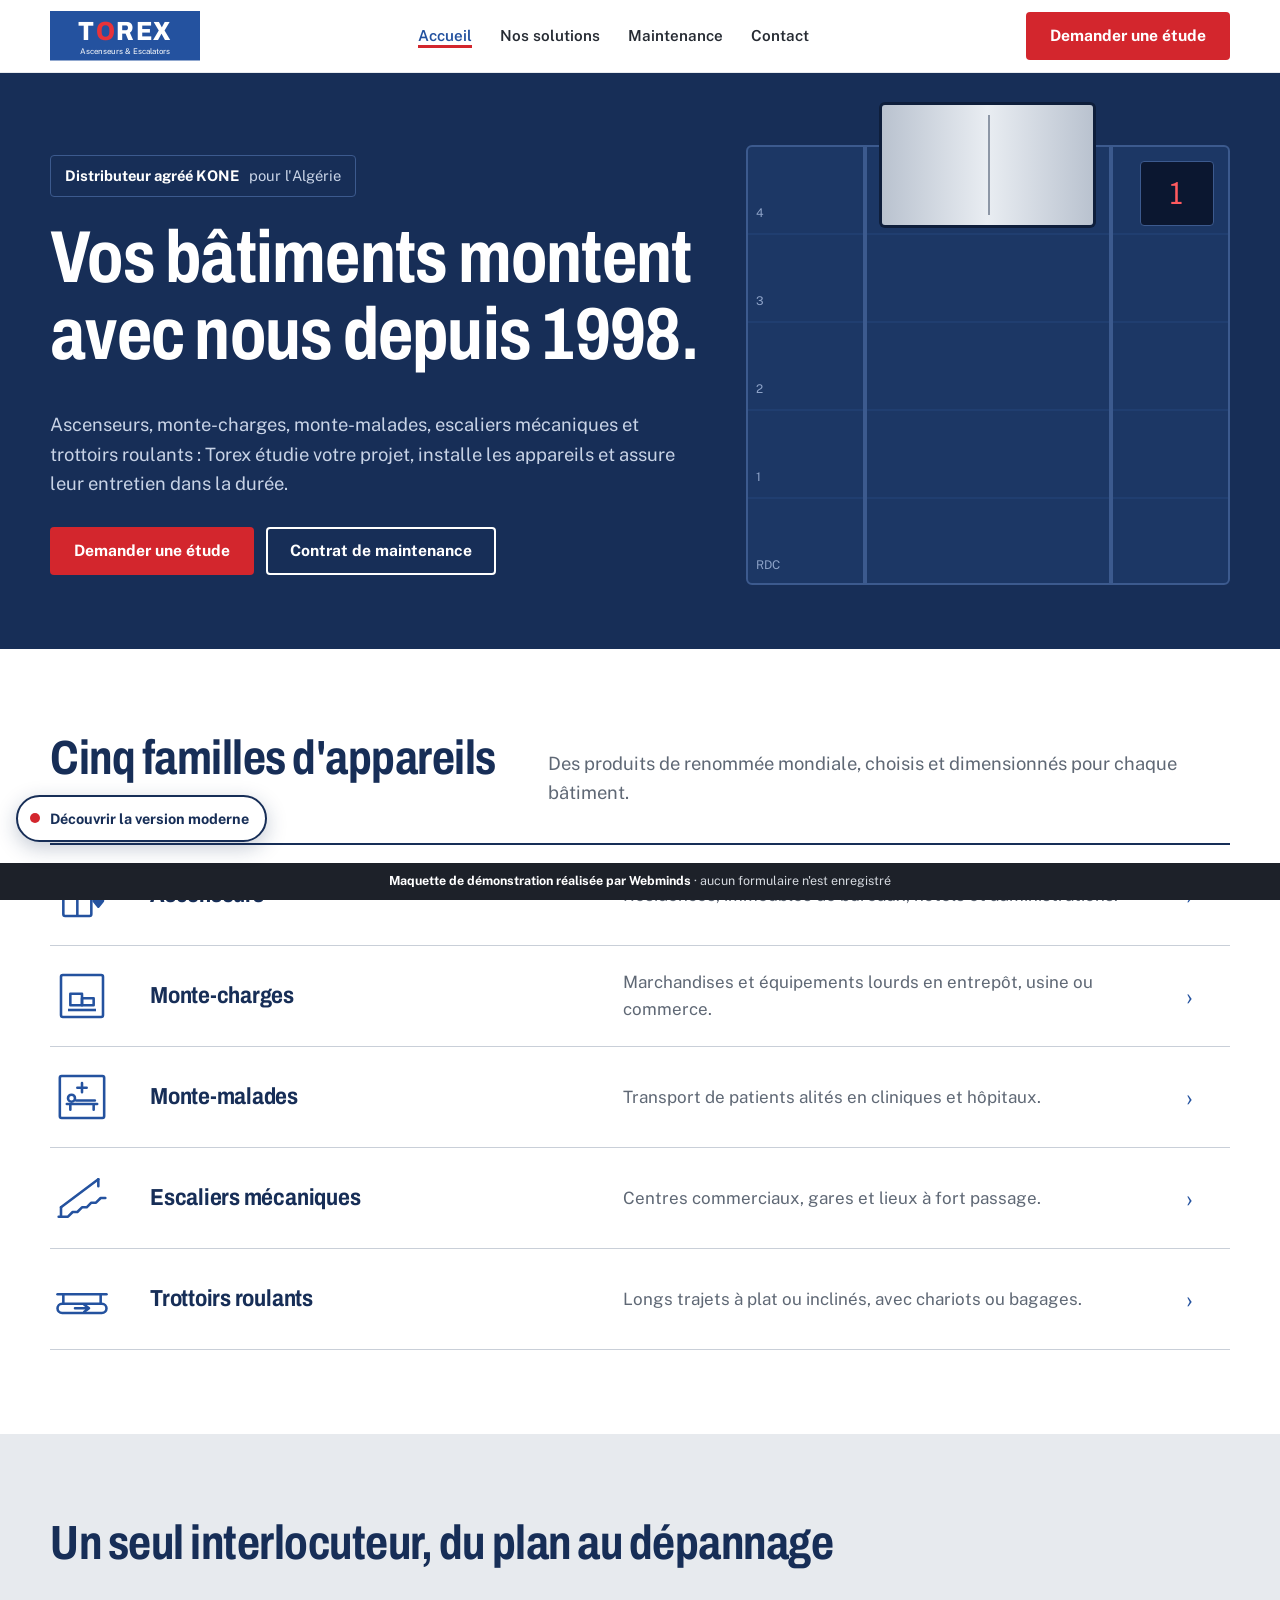
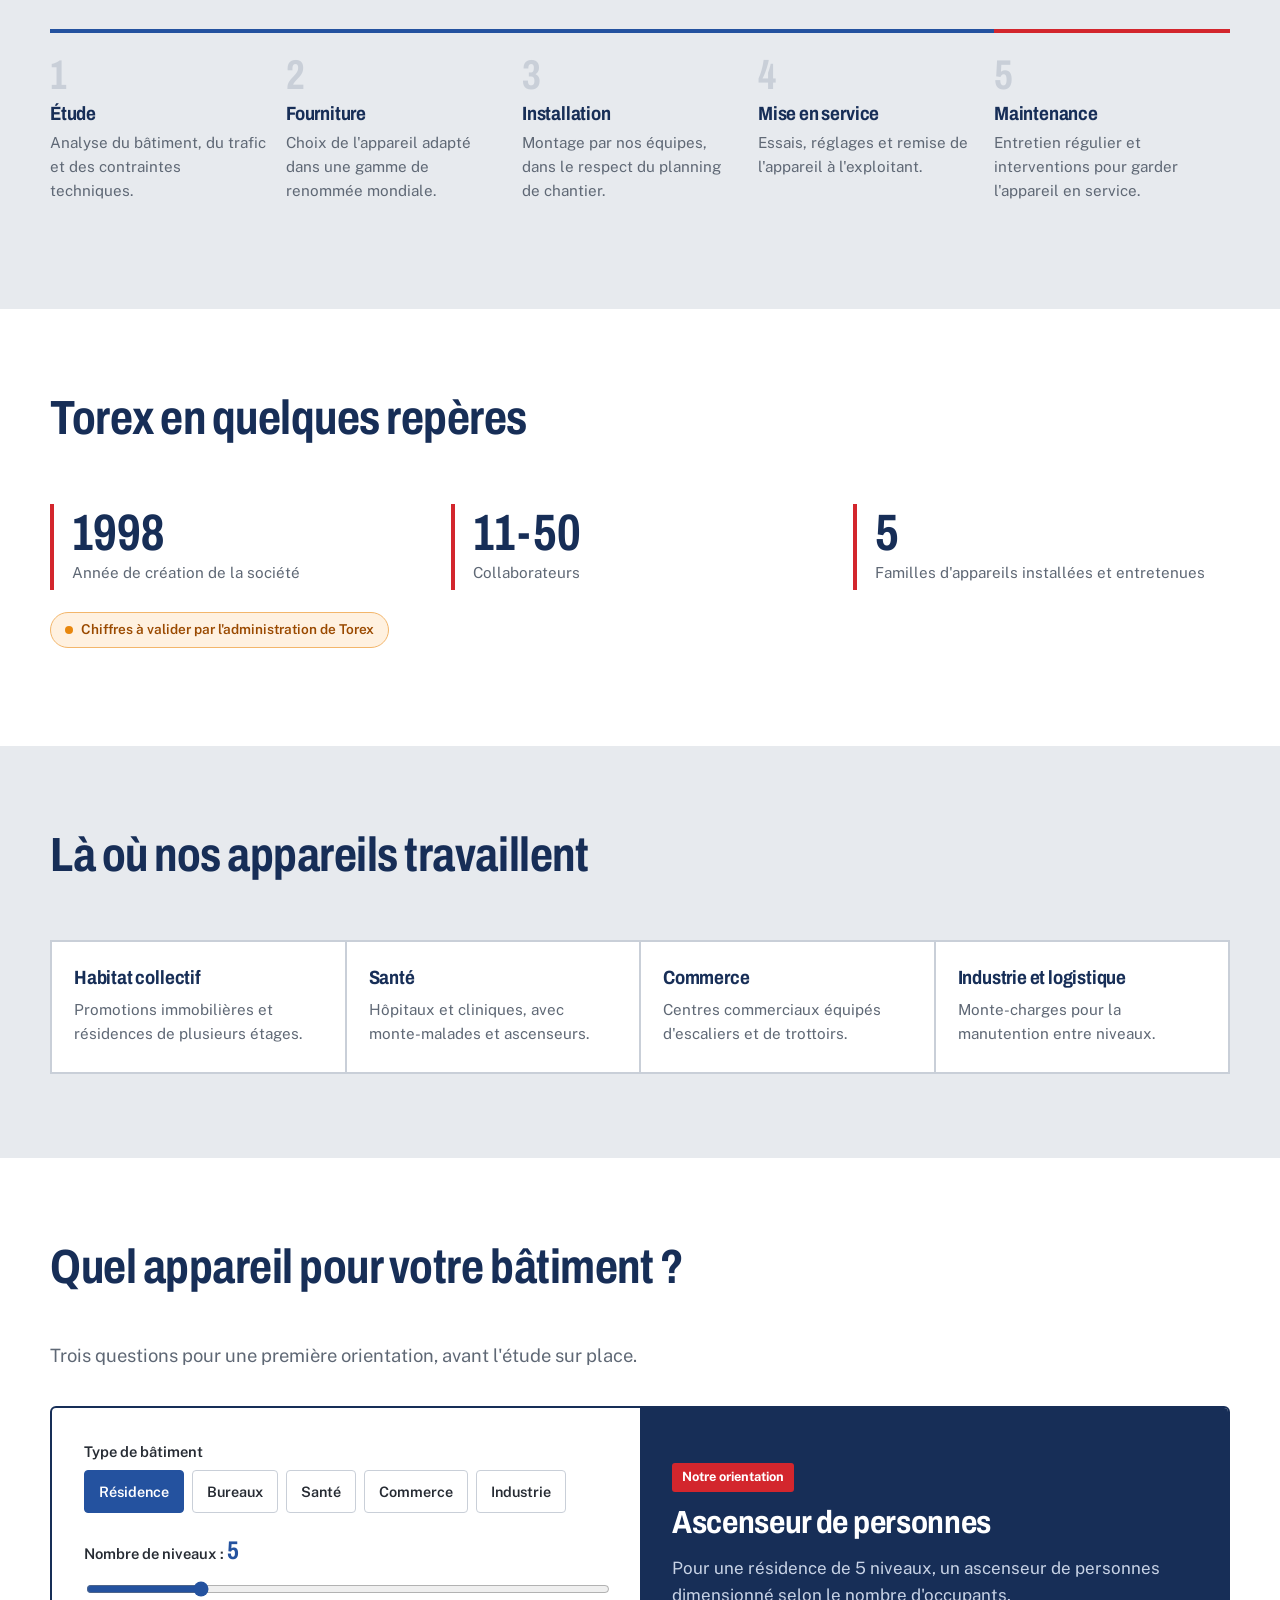
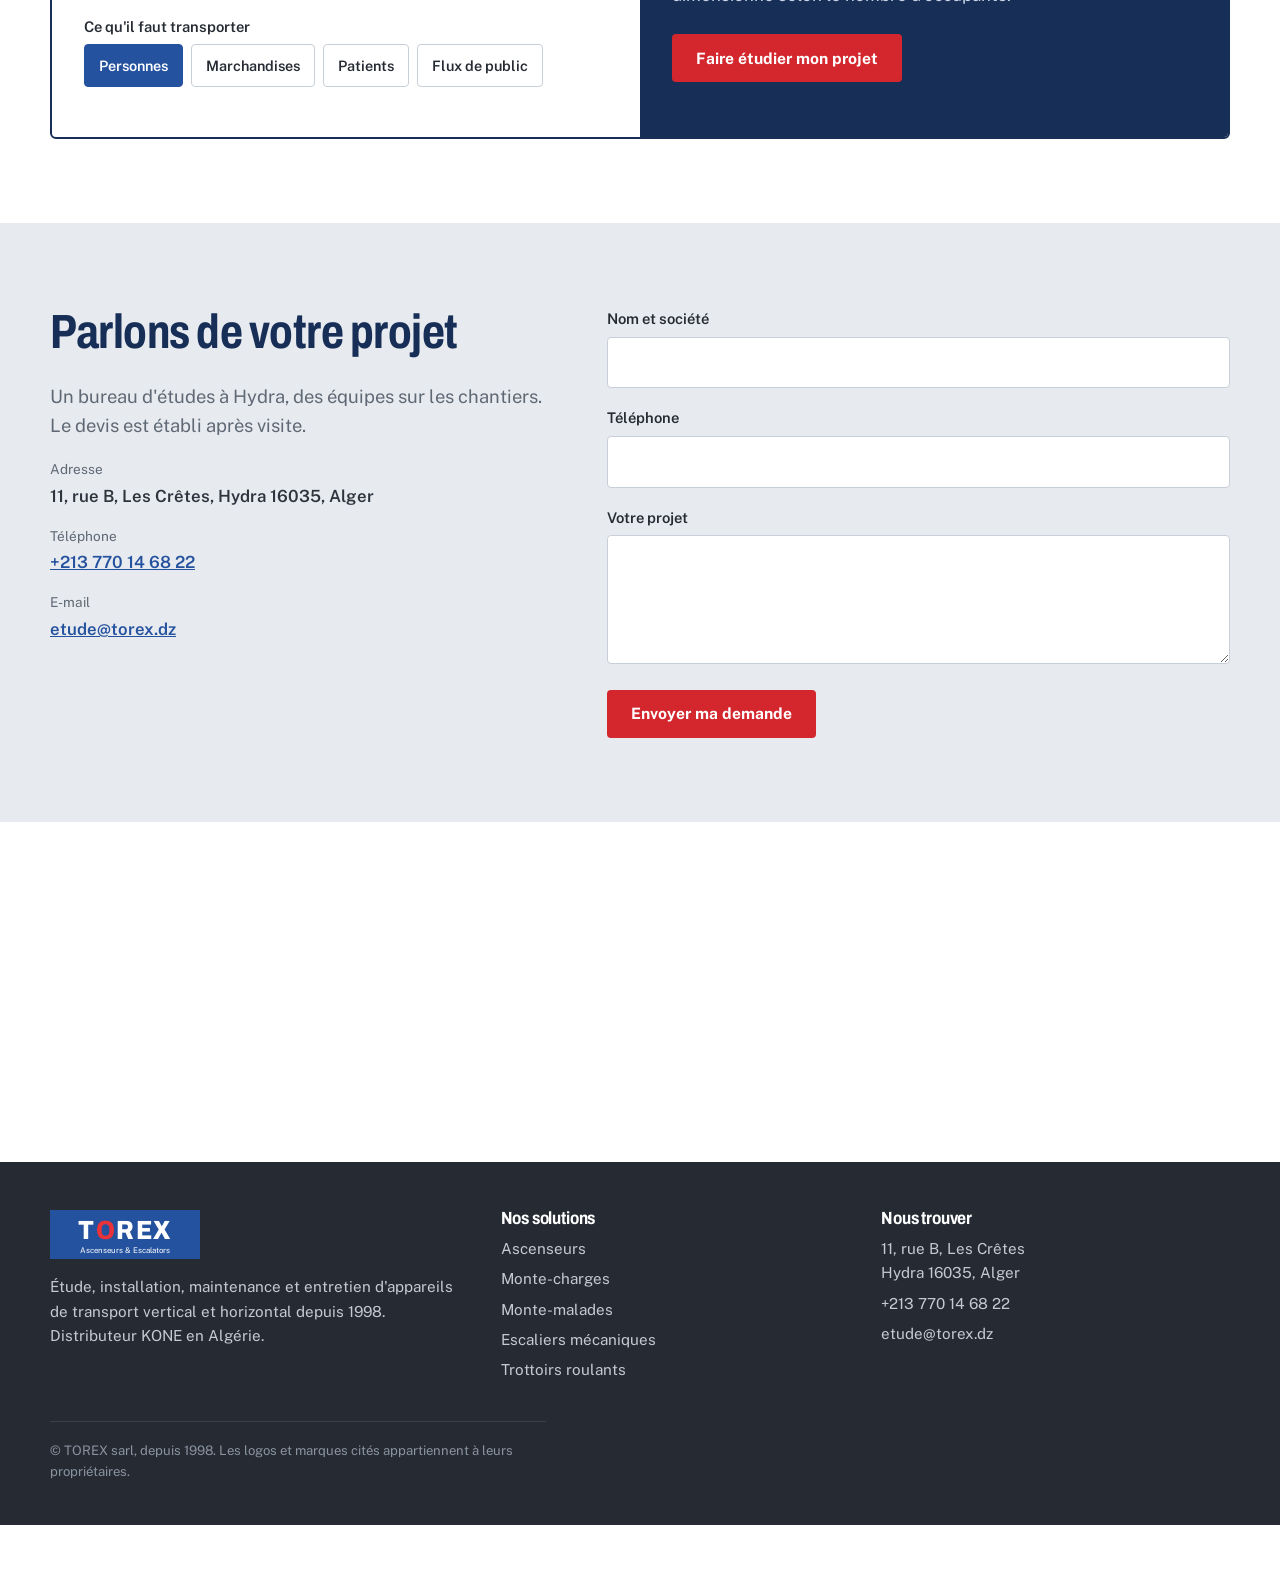
==== index.html @ b8948b29 "Maquette TOREX : version corporate (accueil, solutions, maintenance, contact) et version moderne ave" ====
<!doctype html>
<html lang="fr">
<head>
<meta charset="utf-8">
<meta name="viewport" content="width=device-width, initial-scale=1, viewport-fit=cover">
<meta name="robots" content="noindex, nofollow">
<title>TOREX · Ascenseurs et escaliers mécaniques à Alger depuis 1998</title>
<meta name="description" content="TOREX sarl, distributeur KONE en Algérie : étude, installation, maintenance et entretien d'ascenseurs, monte-charges, monte-malades, escaliers mécaniques et trottoirs roulants. Hydra, Alger.">
<link rel="icon" href="data:image/svg+xml,<svg xmlns='http://www.w3.org/2000/svg' viewBox='0 0 32 32'><rect width='32' height='32' fill='%2324529F'/><circle cx='16' cy='16' r='8' fill='none' stroke='%23E8333A' stroke-width='4'/></svg>">
<link rel="stylesheet" href="css/style.css">
</head>
<body>
<header class="tx-head">
  <div class="wrap">
    <a href="index.html" class="tx-logo"><svg class="tx-logo-svg" viewBox="0 0 200 66" role="img" aria-label="TOREX Ascenseurs et Escalators"><rect width="200" height="66" fill="#24529F"/><text x="100" y="39" text-anchor="middle" fill="#fff" style="font-family:Archivo,Arial,sans-serif;font-weight:800;font-size:35px;font-stretch:88%;letter-spacing:2px">T<tspan fill="#E8333A">O</tspan>REX</text><text x="100" y="57" text-anchor="middle" fill="#fff" style="font-family:'Public Sans',Arial,sans-serif;font-size:10.5px;font-weight:400">Ascenseurs &amp; Escalators</text></svg></a>
    <nav class="tx-nav" id="nav" aria-label="Navigation principale">
      <a href="index.html" aria-current="page">Accueil</a>
      <a href="solutions.html">Nos solutions</a>
      <a href="service.html">Maintenance</a>
      <a href="contact.html">Contact</a>
    </nav>
    <a href="contact.html#etude" class="btn btn-rouge">Demander une étude</a>
    <button class="tx-burger" aria-label="Ouvrir le menu" aria-expanded="false" aria-controls="nav"><span></span><span></span><span></span></button>
  </div>
</header>
<main>
<section class="hero">
  <div class="wrap">
    <div>
      <p class="kone"><b>Distributeur agréé KONE</b> pour l'Algérie</p>
      <h1>Vos bâtiments montent avec nous depuis 1998.</h1>
      <p class="lead">Ascenseurs, monte-charges, monte-malades, escaliers mécaniques et trottoirs roulants : Torex étudie votre projet, installe les appareils et assure leur entretien dans la durée.</p>
      <div class="actions">
        <a href="contact.html#etude" class="btn btn-rouge">Demander une étude</a>
        <a href="service.html" class="btn btn-ligne">Contrat de maintenance</a>
      </div>
    </div>
    <div class="gaine" aria-hidden="true">
      <span class="rail g"></span><span class="rail d"></span>
      <span class="etiq-etage" style="bottom:8px">RDC</span>
      <span class="etiq-etage" style="bottom:96px">1</span>
      <span class="etiq-etage" style="bottom:184px">2</span>
      <span class="etiq-etage" style="bottom:272px">3</span>
      <span class="etiq-etage" style="bottom:360px">4</span>
      <div class="cabine" id="cabine"></div>
      <div class="afficheur" id="afficheur">0</div>
    </div>
  </div>
</section>

<section class="sec">
  <div class="wrap">
    <div class="sec-tete">
      <h2>Cinq familles d'appareils</h2>
      <p class="lead">Des produits de renommée mondiale, choisis et dimensionnés pour chaque bâtiment.</p>
    </div>
    <div class="gamme">
      <a href="solutions.html#ascenseurs"><svg viewBox="0 0 48 48" fill="none" stroke="currentColor" stroke-width="2.2" stroke-linejoin="round" aria-hidden="true"><rect x="8" y="6" width="24" height="36" rx="1.5"/><path d="M20 6v36"/><path d="M38 14l4 5h-8z" fill="currentColor"/><path d="M38 34l4-5h-8z" fill="currentColor"/></svg><h3>Ascenseurs</h3><p>Résidences, immeubles de bureaux, hôtels et administrations.</p><span class="fl" aria-hidden="true">›</span></a>
      <a href="solutions.html#monte-charges"><svg viewBox="0 0 48 48" fill="none" stroke="currentColor" stroke-width="2.2" stroke-linejoin="round" aria-hidden="true"><rect x="6" y="6" width="36" height="36" rx="1.5"/><rect x="14" y="22" width="10" height="10"/><rect x="24" y="26" width="10" height="6"/><path d="M12 36h24"/></svg><h3>Monte-charges</h3><p>Marchandises et équipements lourds en entrepôt, usine ou commerce.</p><span class="fl" aria-hidden="true">›</span></a>
      <a href="solutions.html#monte-malades"><svg viewBox="0 0 48 48" fill="none" stroke="currentColor" stroke-width="2.2" stroke-linejoin="round" stroke-linecap="round" aria-hidden="true"><rect x="5" y="6" width="38" height="36" rx="1.5"/><path d="M11 30h26M14 30v5M34 30v5"/><circle cx="15" cy="25" r="3"/><path d="M19 27h16"/><path d="M24 12v8M20 16h8"/></svg><h3>Monte-malades</h3><p>Transport de patients alités en cliniques et hôpitaux.</p><span class="fl" aria-hidden="true">›</span></a>
      <a href="solutions.html#escaliers"><svg viewBox="0 0 48 48" fill="none" stroke="currentColor" stroke-width="2.2" stroke-linejoin="round" stroke-linecap="round" aria-hidden="true"><path d="M4 40h8l4-4h4l4-4h4l4-4h4l4-4h4"/><path d="M6 32L38 8"/><path d="M6 32v8M38 8v6"/></svg><h3>Escaliers mécaniques</h3><p>Centres commerciaux, gares et lieux à fort passage.</p><span class="fl" aria-hidden="true">›</span></a>
      <a href="solutions.html#trottoirs"><svg viewBox="0 0 48 48" fill="none" stroke="currentColor" stroke-width="2.2" stroke-linejoin="round" stroke-linecap="round" aria-hidden="true"><rect x="3" y="28" width="42" height="8" rx="4"/><path d="M3 20h42"/><path d="M8 20v8M40 20v8"/><path d="M18 32h12M26 29l4 3-4 3"/></svg><h3>Trottoirs roulants</h3><p>Longs trajets à plat ou inclinés, avec chariots ou bagages.</p><span class="fl" aria-hidden="true">›</span></a>
    </div>
  </div>
</section>

<section class="sec sec-acier">
  <div class="wrap">
    <div class="sec-tete"><h2>Un seul interlocuteur, du plan au dépannage</h2></div>
    <ol class="etapes">
      <li><h3>Étude</h3><p>Analyse du bâtiment, du trafic et des contraintes techniques.</p></li>
      <li><h3>Fourniture</h3><p>Choix de l'appareil adapté dans une gamme de renommée mondiale.</p></li>
      <li><h3>Installation</h3><p>Montage par nos équipes, dans le respect du planning de chantier.</p></li>
      <li><h3>Mise en service</h3><p>Essais, réglages et remise de l'appareil à l'exploitant.</p></li>
      <li><h3>Maintenance</h3><p>Entretien régulier et interventions pour garder l'appareil en service.</p></li>
    </ol>
  </div>
</section>

<section class="sec">
  <div class="wrap">
    <div class="sec-tete"><h2>Torex en quelques repères</h2></div>
    <div class="chiffres">
      <div><strong>1998</strong><span>Année de création de la société</span></div>
      <div><strong>11-50</strong><span>Collaborateurs</span></div>
      <div><strong>5</strong><span>Familles d'appareils installées et entretenues</span></div>
    </div>
    <p class="pastille-orange">Chiffres à valider par l'administration de Torex</p>
  </div>
</section>

<section class="sec sec-acier">
  <div class="wrap">
    <div class="sec-tete"><h2>Là où nos appareils travaillent</h2></div>
    <div class="apps">
      <div><h3>Habitat collectif</h3><p>Promotions immobilières et résidences de plusieurs étages.</p></div>
      <div><h3>Santé</h3><p>Hôpitaux et cliniques, avec monte-malades et ascenseurs.</p></div>
      <div><h3>Commerce</h3><p>Centres commerciaux équipés d'escaliers et de trottoirs.</p></div>
      <div><h3>Industrie et logistique</h3><p>Monte-charges pour la manutention entre niveaux.</p></div>
    </div>
  </div>
</section>

<section class="sec" id="simulateur">
  <div class="wrap">
    <div class="sec-tete"><h2>Quel appareil pour votre bâtiment ?</h2><p class="lead">Trois questions pour une première orientation, avant l'étude sur place.</p></div>
    <div class="simu">
      <form id="simu" onsubmit="return false">
        <label>Type de bâtiment</label>
        <div class="choix" data-name="bat">
          <label><input type="radio" name="bat" value="resid" checked><span>Résidence</span></label>
          <label><input type="radio" name="bat" value="bureau"><span>Bureaux</span></label>
          <label><input type="radio" name="bat" value="sante"><span>Santé</span></label>
          <label><input type="radio" name="bat" value="commerce"><span>Commerce</span></label>
          <label><input type="radio" name="bat" value="industrie"><span>Industrie</span></label>
        </div>
        <label for="niv">Nombre de niveaux : <span class="range-val" id="niv-val">5</span></label>
        <input type="range" id="niv" min="1" max="20" value="5">
        <label>Ce qu'il faut transporter</label>
        <div class="choix">
          <label><input type="radio" name="quoi" value="pers" checked><span>Personnes</span></label>
          <label><input type="radio" name="quoi" value="charges"><span>Marchandises</span></label>
          <label><input type="radio" name="quoi" value="patients"><span>Patients</span></label>
          <label><input type="radio" name="quoi" value="flux"><span>Flux de public</span></label>
        </div>
      </form>
      <div class="res" aria-live="polite">
        <span class="tag">Notre orientation</span>
        <h3 id="res-titre">Ascenseur de personnes</h3>
        <p id="res-txt">Pour une résidence de 5 niveaux, un ascenseur de personnes dimensionné selon le nombre de logements.</p>
        <a href="contact.html#etude" class="btn btn-rouge" style="align-self:flex-start;margin-top:8px">Faire étudier mon projet</a>
      </div>
    </div>
  </div>
</section>

<section class="sec sec-acier">
  <div class="wrap contact-grid">
    <div>
      <h2>Parlons de votre projet</h2>
      <p class="lead">Un bureau d'études à Hydra, des équipes sur les chantiers. Le devis est établi après visite.</p>
      <div class="coords"><dl>
        <dt>Adresse</dt><dd>11, rue B, Les Crêtes, Hydra 16035, Alger</dd>
        <dt>Téléphone</dt><dd><a href="tel:+213770146822">+213 770 14 68 22</a></dd>
        <dt>E-mail</dt><dd><a href="mailto:etude@torex.dz">etude@torex.dz</a></dd>
      </dl></div>
    </div>
    <form class="form-demo" data-msg="Merci, votre demande a bien été reçue. Le bureau d'études vous recontacte rapidement.">
      <label for="c-nom">Nom et société</label><input id="c-nom" required>
      <label for="c-tel">Téléphone</label><input id="c-tel" type="tel" required>
      <label for="c-msg">Votre projet</label><textarea id="c-msg" rows="4"></textarea>
      <button class="btn btn-rouge" type="submit">Envoyer ma demande</button>
      <p class="confirm" role="status"></p>
    </form>
  </div>
</section>
</main>
<iframe class="carte" title="Carte : 11 rue B, Les Crêtes, Hydra, Alger" loading="lazy" referrerpolicy="no-referrer-when-downgrade" src="https://www.google.com/maps?q=11+Rue+B+Les+Cr%C3%AAtes+Hydra+Alger&z=16&output=embed"></iframe>
<footer class="tx-pied">
  <div class="wrap">
    <div>
      <a href="index.html" style="display:block;width:150px;margin-bottom:16px"><svg class="tx-logo-svg" viewBox="0 0 200 66" role="img" aria-label="TOREX Ascenseurs et Escalators"><rect width="200" height="66" fill="#24529F"/><text x="100" y="39" text-anchor="middle" fill="#fff" style="font-family:Archivo,Arial,sans-serif;font-weight:800;font-size:35px;font-stretch:88%;letter-spacing:2px">T<tspan fill="#E8333A">O</tspan>REX</text><text x="100" y="57" text-anchor="middle" fill="#fff" style="font-family:'Public Sans',Arial,sans-serif;font-size:10.5px;font-weight:400">Ascenseurs &amp; Escalators</text></svg></a>
      <p>Étude, installation, maintenance et entretien d'appareils de transport vertical et horizontal depuis 1998. Distributeur KONE en Algérie.</p>
    </div>
    <div>
      <h3>Nos solutions</h3>
      <ul>
        <li><a href="solutions.html#ascenseurs">Ascenseurs</a></li>
        <li><a href="solutions.html#monte-charges">Monte-charges</a></li>
        <li><a href="solutions.html#monte-malades">Monte-malades</a></li>
        <li><a href="solutions.html#escaliers">Escaliers mécaniques</a></li>
        <li><a href="solutions.html#trottoirs">Trottoirs roulants</a></li>
      </ul>
    </div>
    <div>
      <h3>Nous trouver</h3>
      <ul>
        <li>11, rue B, Les Crêtes<br>Hydra 16035, Alger</li>
        <li><a href="tel:+213770146822">+213 770 14 68 22</a></li>
        <li><a href="mailto:etude@torex.dz">etude@torex.dz</a></li>
      </ul>
    </div>
    <p class="bas">© TOREX sarl, depuis 1998. Les logos et marques cités appartiennent à leurs propriétaires.</p>
  </div>
</footer>
<a class="switch-version" href="moderne/index.html"><i></i>Découvrir la version moderne</a>
<div class="demo-bar"><b>Maquette de démonstration réalisée par Webminds</b> · aucun formulaire n'est enregistré</div>
<script src="js/main.js"></script>
</body>
</html>
---- css/style.css ----
@font-face{font-family:"Archivo";src:url(../fonts/archivo.woff2) format("woff2");font-weight:100 900;font-stretch:62% 125%;font-display:swap}
@font-face{font-family:"Public Sans";src:url(../fonts/public-sans-400.woff2) format("woff2");font-weight:400;font-display:swap}
@font-face{font-family:"Public Sans";src:url(../fonts/public-sans-600.woff2) format("woff2");font-weight:600;font-display:swap}
@font-face{font-family:"Public Sans";src:url(../fonts/public-sans-700.woff2) format("woff2");font-weight:700;font-display:swap}

:root{
  --bleu:#24529F;--bleu-nuit:#172E57;--rouge:#D3262D;--acier:#E7EAEE;--acier-2:#C9CFD8;
  --graphite:#262B33;--texte:#2E343D;--gris:#5F6875;--blanc:#fff;
  --display:"Archivo","Arial Narrow",Arial,sans-serif;
  --body:"Public Sans","Helvetica Neue",Arial,sans-serif;
  --wrap:1180px;
}
*{box-sizing:border-box}
html{scroll-behavior:smooth;-webkit-text-size-adjust:100%}
body{margin:0;font-family:var(--body);color:var(--texte);background:var(--blanc);font-size:17px;line-height:1.6;padding-bottom:44px}
img,svg{max-width:100%;display:block}
a{color:var(--bleu)}
:focus-visible{outline:3px solid var(--rouge);outline-offset:2px}
.wrap{width:min(var(--wrap),100% - 40px);margin-inline:auto}
h1,h2,h3{font-family:var(--display);font-stretch:78%;font-weight:700;line-height:1.05;color:var(--bleu-nuit);margin:0 0 .5em;letter-spacing:-.01em}
h1{font-size:clamp(2.4rem,7vw,4.6rem)}
h2{font-size:clamp(1.9rem,4.5vw,3rem)}
h3{font-size:1.45rem;font-stretch:85%}
p{margin:0 0 1em;max-width:62ch}
.lead{font-size:1.15rem;color:var(--gris)}

/* En-tête */
.tx-head{position:sticky;top:0;z-index:40;background:var(--blanc);border-bottom:1px solid var(--acier)}
.tx-head .wrap{display:flex;align-items:center;justify-content:space-between;gap:16px;height:72px}
.tx-logo{display:block;width:150px}
.tx-nav{display:flex;gap:28px;align-items:center}
.tx-nav a{color:var(--graphite);text-decoration:none;font-weight:600;font-size:.95rem}
.tx-nav a[aria-current]{color:var(--bleu);box-shadow:inset 0 -3px 0 var(--rouge)}
.btn{display:inline-flex;align-items:center;justify-content:center;gap:8px;min-height:48px;padding:0 22px;border-radius:4px;font-family:var(--body);font-weight:700;font-size:.98rem;text-decoration:none;border:2px solid transparent;cursor:pointer}
.btn-rouge{background:var(--rouge);color:#fff}
.btn-rouge:hover{background:#B91F25}
.btn-ligne{border-color:var(--bleu);color:var(--bleu);background:transparent}
.btn-ligne:hover{background:var(--bleu);color:#fff}
.tx-burger{display:none;background:none;border:0;width:44px;height:44px;cursor:pointer}
.tx-burger span{display:block;height:2px;background:var(--graphite);margin:6px 8px}
@media (max-width:900px){
  .tx-nav{position:fixed;inset:72px 0 auto 0;flex-direction:column;align-items:flex-start;background:#fff;padding:20px;border-bottom:1px solid var(--acier);gap:18px;display:none}
  .tx-nav.ouvert{display:flex}
  .tx-burger{display:block}
  .tx-head .btn{display:none}
}

/* Hero */
.hero{background:var(--bleu-nuit);color:#fff;overflow:hidden}
.hero .wrap{display:grid;grid-template-columns:1.15fr .85fr;gap:40px;align-items:center;padding:72px 0 64px}
.hero h1{color:#fff}
.hero p{color:#C8D3E6}
.hero .actions{display:flex;flex-wrap:wrap;gap:12px;margin-top:28px}
.hero .btn-ligne{border-color:#fff;color:#fff}
.hero .btn-ligne:hover{background:#fff;color:var(--bleu-nuit)}
.kone{display:inline-flex;align-items:center;gap:10px;margin-bottom:22px;padding:8px 14px;border:1px solid #3C5A8E;border-radius:4px;font-size:.92rem;color:#DDE5F2}
.kone b{color:#fff}
.gaine{position:relative;height:440px;border:2px solid #3C5A8E;border-radius:6px;background:repeating-linear-gradient(180deg,#1C3765 0 86px,#203E70 86px 88px)}
.gaine .rail{position:absolute;top:0;bottom:0;width:4px;background:#3C5A8E}
.gaine .rail.g{left:24%}.gaine .rail.d{right:24%}
.cabine{position:absolute;left:28%;right:28%;height:120px;bottom:6px;background:linear-gradient(90deg,#B9C2CF,#E9EDF2 50%,#B9C2CF);border-radius:3px;transition:bottom 3.2s cubic-bezier(.6,0,.2,1);box-shadow:0 0 0 3px #0E1E3B}
.cabine::after{content:"";position:absolute;left:50%;top:10px;bottom:10px;width:2px;background:#8D97A6}
.afficheur{position:absolute;top:14px;right:14px;background:#0B1730;border:1px solid #3C5A8E;border-radius:4px;padding:6px 12px;font-family:var(--display);font-stretch:70%;font-size:2rem;color:#FF5A5F;letter-spacing:.06em;min-width:74px;text-align:center}
.etiq-etage{position:absolute;left:8px;font-size:.75rem;color:#8EA3C8}
@media (max-width:900px){
  .hero .wrap{grid-template-columns:1fr;padding:44px 0}
  .gaine{height:300px}
}

/* Sections */
.sec{padding:84px 0}
.sec-acier{background:var(--acier)}
.sec-tete{display:flex;justify-content:space-between;align-items:end;gap:24px;margin-bottom:36px;flex-wrap:wrap}
.sec-tete p{margin:0}

/* Gamme : lignes */
.gamme{border-top:2px solid var(--bleu-nuit)}
.gamme a{display:grid;grid-template-columns:72px 1fr 1.2fr 40px;gap:24px;align-items:center;padding:22px 4px;border-bottom:1px solid var(--acier-2);text-decoration:none;color:inherit}
.gamme a:hover{background:#F4F6F9}
.gamme a:hover .fl{transform:translateX(4px);color:var(--rouge)}
.gamme svg{width:56px;height:56px;color:var(--bleu)}
.gamme h3{margin:0}
.gamme p{margin:0;color:var(--gris)}
.fl{font-size:1.5rem;color:var(--bleu);transition:transform .2s}
@media (max-width:700px){
  .gamme a{grid-template-columns:52px 1fr;gap:6px 16px}
  .gamme a p{grid-column:2}
  .gamme .fl{display:none}
  .gamme svg{width:44px;height:44px;grid-row:span 2}
}

/* Étapes */
.etapes{display:grid;grid-template-columns:repeat(5,1fr);gap:0;counter-reset:e;margin:0;padding:0;list-style:none}
.etapes li{padding:22px 20px 22px 0;border-top:4px solid var(--bleu);position:relative}
.etapes li:last-child{border-top-color:var(--rouge)}
.etapes li::before{counter-increment:e;content:counter(e);font-family:var(--display);font-stretch:70%;font-size:2.6rem;font-weight:700;color:var(--acier-2);display:block;line-height:1;margin-bottom:8px}
.etapes h3{font-size:1.2rem;margin-bottom:6px}
.etapes p{font-size:.95rem;color:var(--gris);margin:0}
@media (max-width:900px){.etapes{grid-template-columns:1fr 1fr}}
@media (max-width:520px){.etapes{grid-template-columns:1fr}}

/* Chiffres */
.chiffres{display:grid;grid-template-columns:repeat(3,1fr);gap:24px;margin-top:10px}
.chiffres div{border-left:4px solid var(--rouge);padding:4px 0 4px 18px}
.chiffres strong{display:block;font-family:var(--display);font-stretch:72%;font-size:3.2rem;line-height:1;color:var(--bleu-nuit)}
.chiffres span{color:var(--gris);font-size:.95rem}
.pastille-orange{display:inline-flex;align-items:center;gap:8px;margin-top:22px;background:#FFF1E0;color:#9A4A00;border:1px solid #F3B66B;border-radius:999px;padding:6px 14px;font-size:.85rem;font-weight:600}
.pastille-orange::before{content:"";width:8px;height:8px;border-radius:50%;background:#E8870E}
@media (max-width:700px){.chiffres{grid-template-columns:1fr}}

/* Applications */
.apps{display:grid;grid-template-columns:repeat(4,1fr);gap:2px;background:var(--acier-2);border:2px solid var(--acier-2)}
.apps div{background:#fff;padding:26px 22px}
.apps h3{font-size:1.2rem}
.apps p{font-size:.95rem;color:var(--gris);margin:0}
@media (max-width:900px){.apps{grid-template-columns:1fr 1fr}}
@media (max-width:520px){.apps{grid-template-columns:1fr}}

/* Simulateur */
.simu{display:grid;grid-template-columns:1fr 1fr;gap:0;background:#fff;border:2px solid var(--bleu-nuit);border-radius:6px;overflow:hidden}
.simu form{padding:32px}
.simu .res{background:var(--bleu-nuit);color:#fff;padding:32px;display:flex;flex-direction:column;justify-content:center}
.simu .res h3{color:#fff;font-size:2rem}
.simu .res p{color:#C8D3E6}
.res .tag{display:inline-block;background:var(--rouge);color:#fff;font-weight:700;font-size:.8rem;padding:4px 10px;border-radius:3px;margin-bottom:14px;align-self:flex-start}
@media (max-width:800px){.simu{grid-template-columns:1fr}}

/* Formulaires */
label{display:block;font-weight:600;font-size:.92rem;margin:0 0 6px;color:var(--graphite)}
input,select,textarea{width:100%;font:inherit;font-size:16px;padding:12px 14px;border:1.5px solid var(--acier-2);border-radius:4px;background:#fff;color:var(--texte);margin-bottom:18px}
input:focus,select:focus,textarea:focus{border-color:var(--bleu);outline:none;box-shadow:0 0 0 3px rgba(36,82,159,.18)}
.choix{display:flex;flex-wrap:wrap;gap:8px;margin-bottom:18px}
.choix label{margin:0}
.choix input{position:absolute;opacity:0;width:1px;height:1px;margin:0}
.choix span{display:inline-block;padding:9px 14px;border:1.5px solid var(--acier-2);border-radius:4px;font-weight:600;font-size:.9rem;cursor:pointer}
.choix input:checked+span{background:var(--bleu);border-color:var(--bleu);color:#fff}
.choix input:focus-visible+span{outline:3px solid var(--rouge);outline-offset:2px}
.range-val{font-family:var(--display);font-stretch:72%;font-size:1.6rem;color:var(--bleu);font-weight:700}
input[type=range]{padding:0;border:0;accent-color:var(--bleu)}
.confirm{display:none;background:#E6F2EA;border:1px solid #9CC9AA;color:#1D5A31;padding:16px;border-radius:4px;font-weight:600}
.confirm.on{display:block}

/* Bloc contact */
.contact-grid{display:grid;grid-template-columns:.9fr 1.1fr;gap:48px}
.coords dl{margin:0}
.coords dt{font-size:.85rem;color:var(--gris);margin-top:16px}
.coords dd{margin:2px 0 0;font-weight:600;font-size:1.05rem}
.a-verifier{font-size:.78rem;font-weight:600;color:#9A4A00;background:#FFF1E0;border-radius:3px;padding:1px 6px;margin-left:6px}
@media (max-width:800px){.contact-grid{grid-template-columns:1fr;gap:28px}}

/* Page intérieure */
.bandeau-page{background:var(--bleu-nuit);color:#fff;padding:56px 0 48px}
.bandeau-page h1{color:#fff;font-size:clamp(2.2rem,6vw,3.8rem)}
.bandeau-page p{color:#C8D3E6;margin:0}
.fil{font-size:.88rem;color:#8EA3C8;margin-bottom:14px}
.fil a{color:#C8D3E6}
.produit{display:grid;grid-template-columns:260px 1fr;gap:48px;padding:56px 0;border-bottom:1px solid var(--acier-2);scroll-margin-top:90px}
.produit .pic{background:var(--acier);border-radius:6px;aspect-ratio:1;display:grid;place-items:center;color:var(--bleu)}
.produit .pic svg{width:58%;height:58%}
.produit ul{padding-left:20px;margin:0 0 1em}
.produit li{margin-bottom:6px}
.usages{display:flex;flex-wrap:wrap;gap:8px}
.usages span{background:var(--acier);border-radius:3px;padding:4px 10px;font-size:.85rem;font-weight:600;color:var(--graphite)}
@media (max-width:800px){.produit{grid-template-columns:1fr;gap:20px}.produit .pic{max-width:180px}}

/* Pied */
.carte{display:block;width:100%;height:340px;border:0;filter:grayscale(.3)}
.tx-pied{background:var(--graphite);color:#C4CAD3;padding:48px 0 30px;font-size:.95rem}
.tx-pied .wrap{display:grid;grid-template-columns:1.2fr 1fr 1fr;gap:32px}
.tx-pied h3{color:#fff;font-size:1.1rem}
.tx-pied a{color:#C4CAD3;text-decoration:none}
.tx-pied a:hover{color:#fff}
.tx-pied ul{list-style:none;padding:0;margin:0}
.tx-pied li{margin-bottom:6px}
.tx-pied .bas{grid-column:1/-1;border-top:1px solid #3A414C;padding-top:18px;font-size:.82rem;color:#8A93A0}
@media (max-width:800px){.tx-pied .wrap{grid-template-columns:1fr}}

/* Démo Webminds */
.demo-bar{position:fixed;left:0;right:0;bottom:0;z-index:60;background:#1D2129;color:#D6DAE0;font-size:12.5px;text-align:center;padding:10px 12px;line-height:1.35}
.demo-bar b{color:#fff}
.switch-version{position:fixed;left:16px;bottom:58px;z-index:61;display:flex;align-items:center;gap:10px;background:#fff;color:var(--bleu-nuit);border:2px solid var(--bleu-nuit);border-radius:999px;padding:10px 16px 10px 12px;font-weight:700;font-size:.9rem;text-decoration:none;box-shadow:0 6px 20px rgba(23,46,87,.25)}
.switch-version i{width:10px;height:10px;border-radius:50%;background:var(--rouge);box-shadow:0 0 0 0 rgba(211,38,45,.6);animation:tx-pulse 1.8s infinite}
@keyframes tx-pulse{0%{box-shadow:0 0 0 0 rgba(211,38,45,.6)}70%{box-shadow:0 0 0 10px rgba(211,38,45,0)}100%{box-shadow:0 0 0 0 rgba(211,38,45,0)}}
@media (prefers-reduced-motion:reduce){*{animation:none!important;transition:none!important}html{scroll-behavior:auto}}
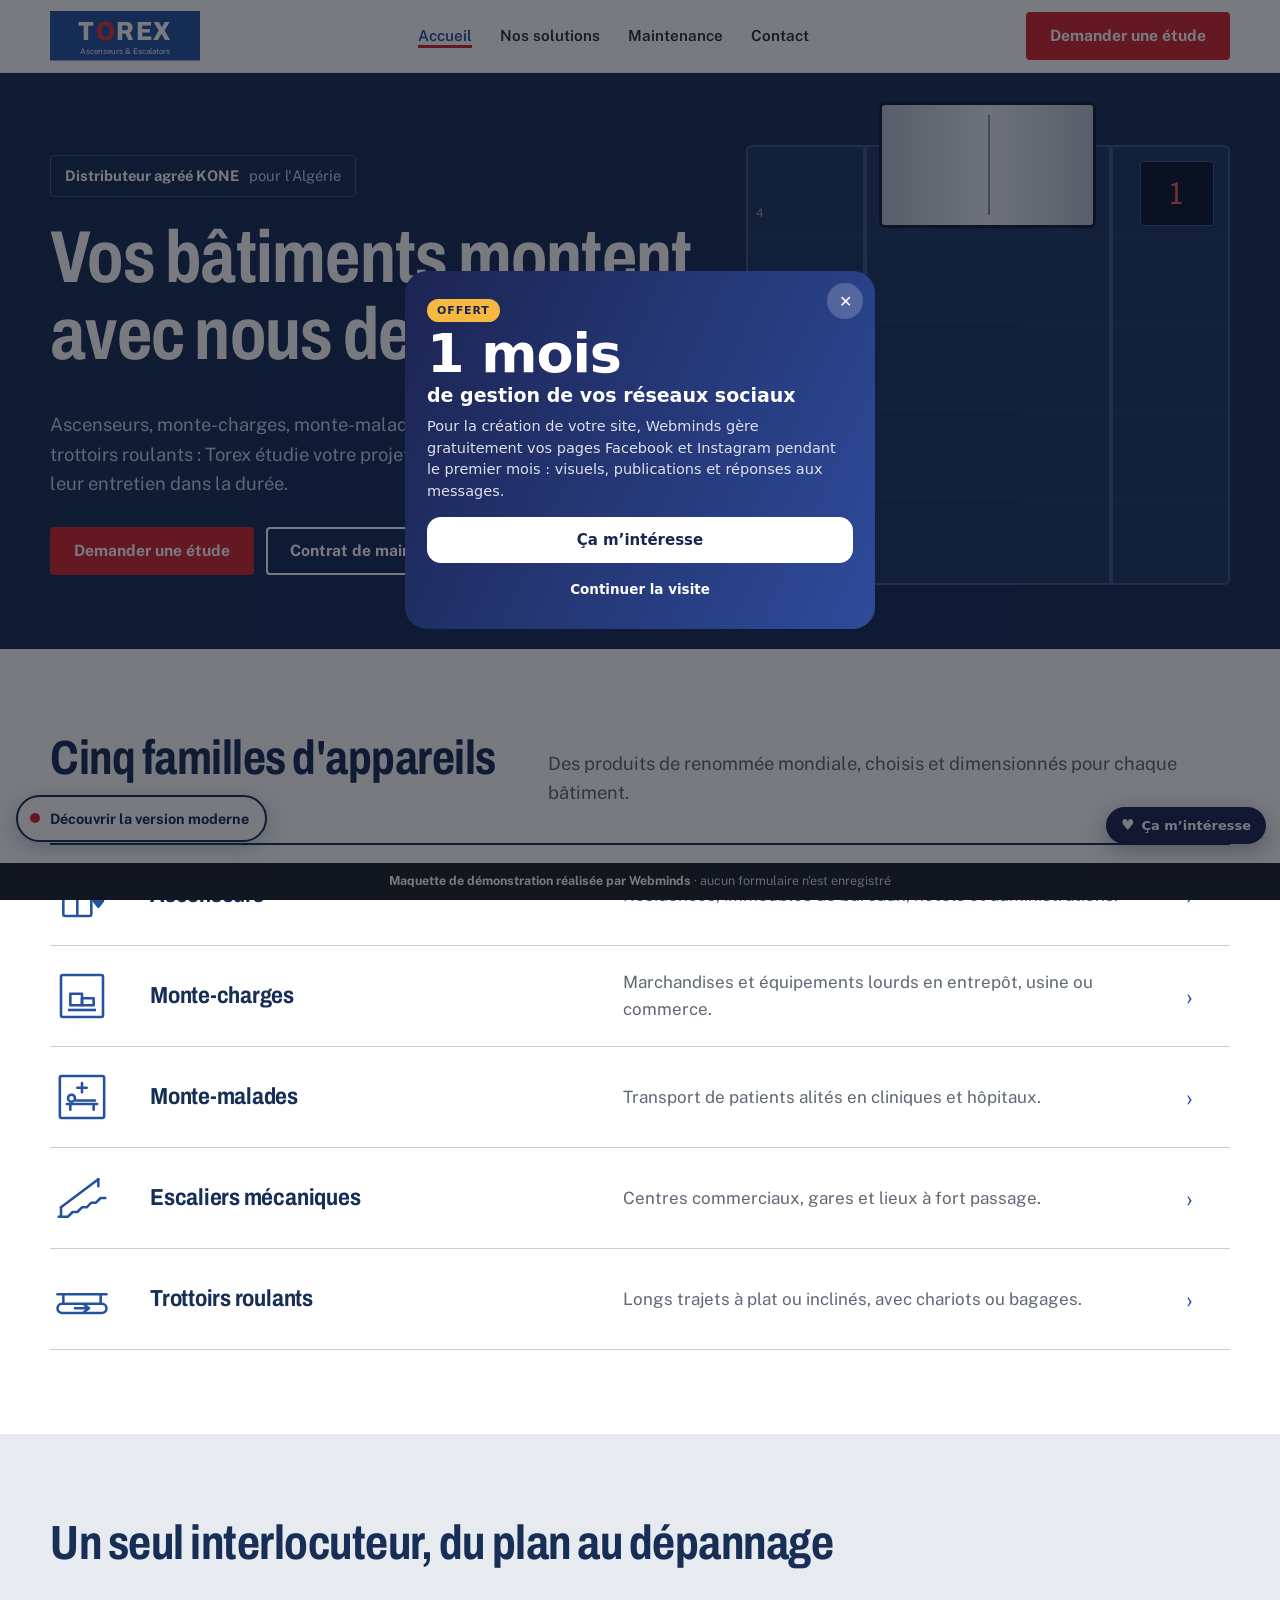
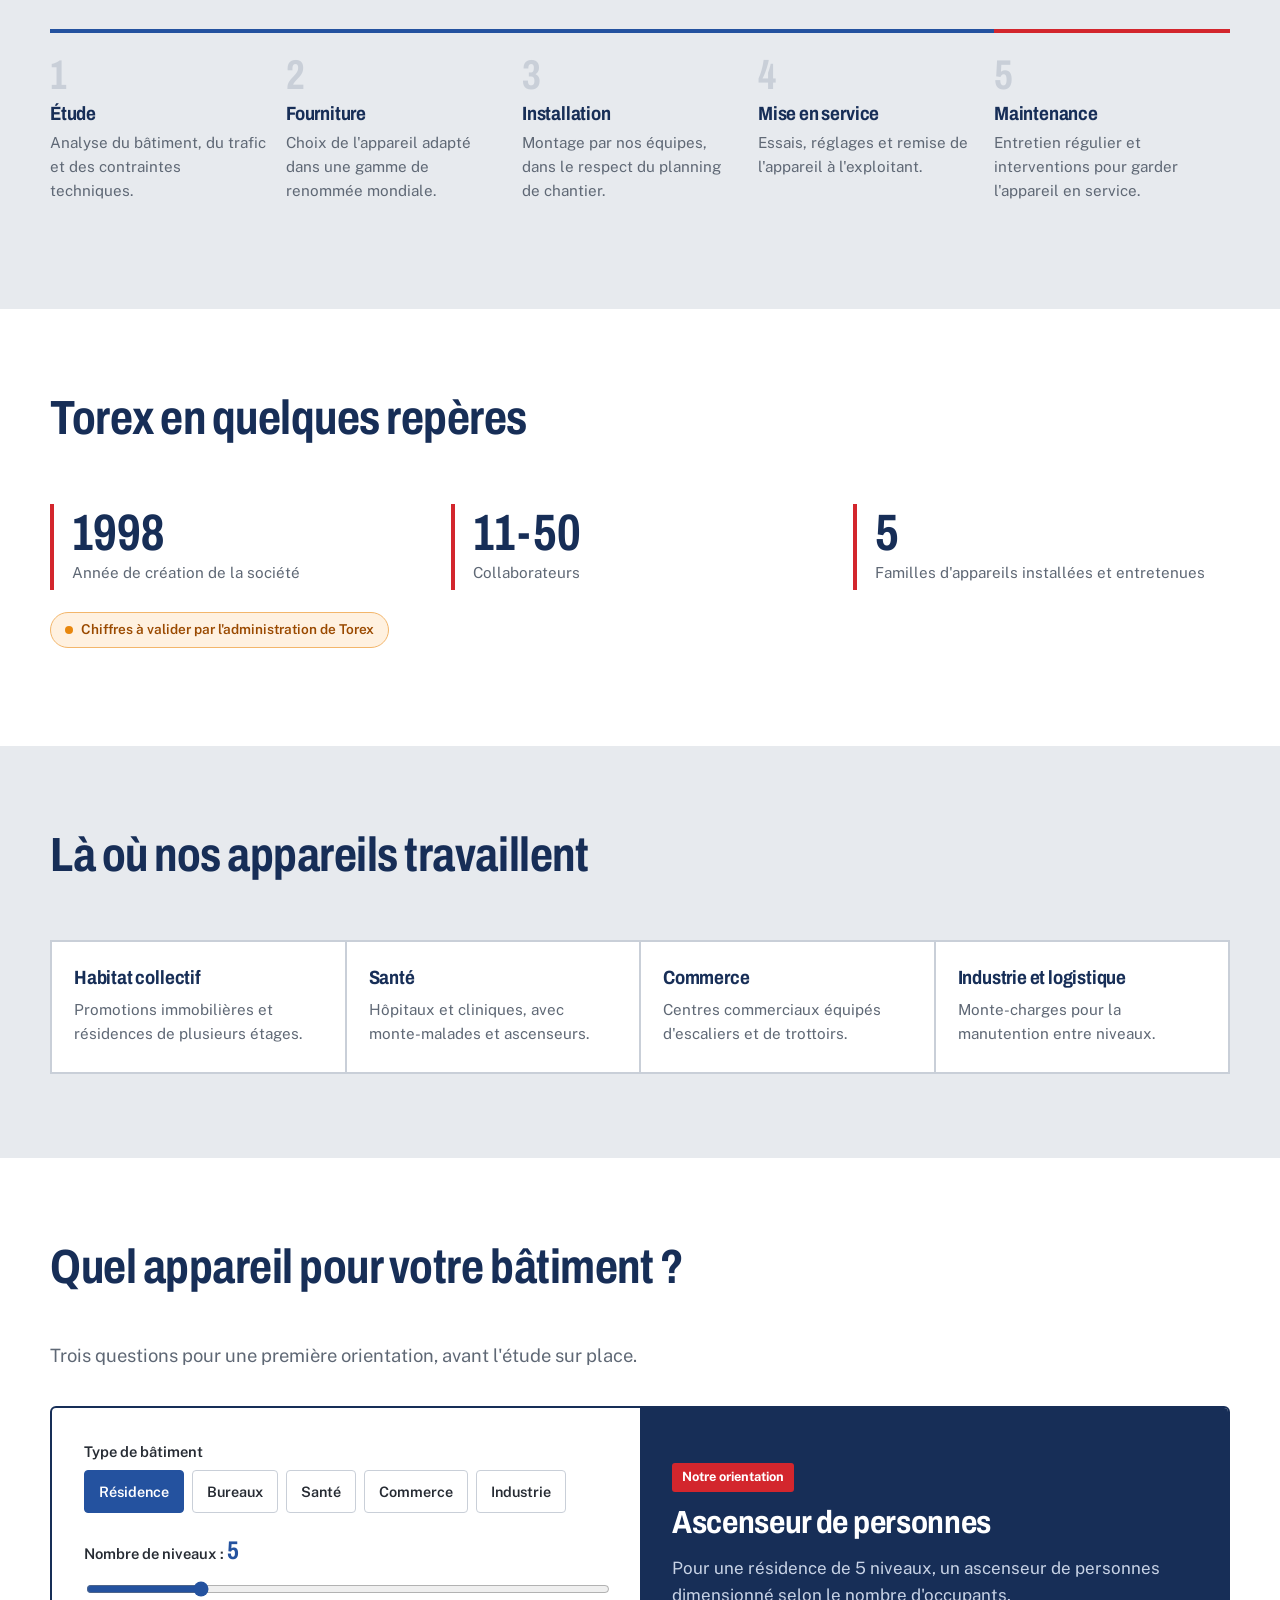
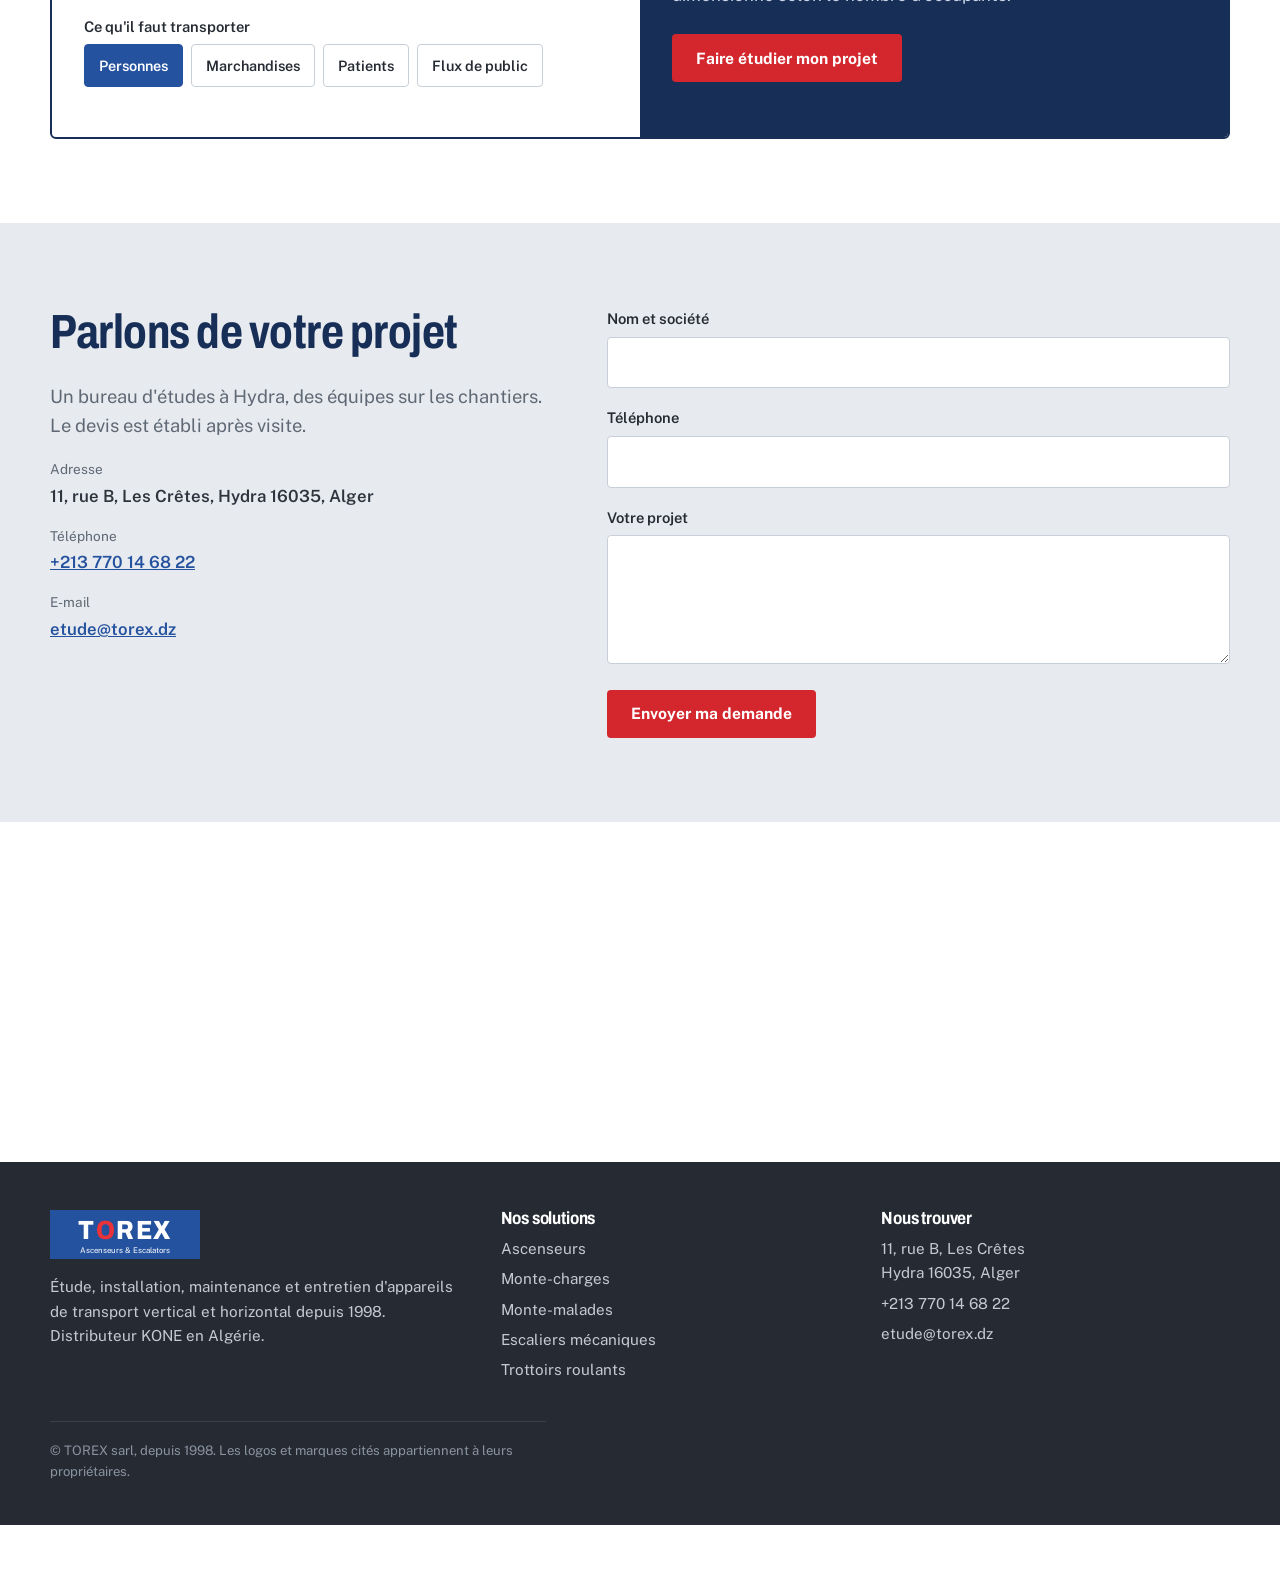
==== commit 18a2dd0c: "Pop-up « 1 mois de réseaux sociaux offert » et bouton « Ça m'intéresse » (envoi WhatsApp)" ====
--- a/index.html
+++ b/index.html
@@ -185,6 +185,42 @@
 </footer>
 <a class="switch-version" href="moderne/index.html"><i></i>Découvrir la version moderne</a>
 <div class="demo-bar"><b>Maquette de démonstration réalisée par Webminds</b> · aucun formulaire n'est enregistré</div>
-<script src="js/main.js"></script>
-</body>
+<script src="js/main.js"></script><script data-wml>(function(){if(window.__wmL)return;window.__wmL=1;
+var C={"p": "TOREX", "mail": null, "wa": "213797372452", "v": [["/", "Version corporate", "Claire et rassurante"], ["/moderne/", "Version moderne", "Immersive et animée"]]};
+function ready(f){document.readyState==='loading'?document.addEventListener('DOMContentLoaded',f):f()}
+ready(function(){
+var css='.wmL-b{position:fixed;right:14px;bottom:calc(56px + env(safe-area-inset-bottom));z-index:2147483000;border:0;border-radius:999px;background:#1C2452;color:#fff;font:700 13px/1 system-ui,-apple-system,Segoe UI,Roboto,sans-serif;padding:11px 15px;box-shadow:0 6px 22px rgba(20,30,60,.35);cursor:pointer;display:flex;align-items:center;gap:7px}'
++'@media(max-width:520px){.wmL-b{bottom:calc(112px + env(safe-area-inset-bottom));font-size:12.5px;padding:10px 13px}}'
++'.wmL-m{position:fixed;inset:0;z-index:2147483001;background:rgba(10,14,25,.55);display:none;align-items:flex-end;justify-content:center;font-family:system-ui,-apple-system,Segoe UI,Roboto,sans-serif}.wmL-m.on{display:flex}@media(min-width:700px){.wmL-m{align-items:center;padding:20px}}'
++'.wmL-x{box-sizing:border-box;position:relative;background:#fff;color:#1C2452;width:100%;max-width:470px;max-height:92vh;overflow:auto;border-radius:22px 22px 0 0;padding:24px 22px calc(22px + env(safe-area-inset-bottom));text-align:left}@media(min-width:700px){.wmL-x{border-radius:22px}}'
++'.wmL-x *{box-sizing:border-box}.wmL-c{position:absolute;top:12px;right:12px;width:36px;height:36px;border:0;border-radius:50%;background:#F0F2F1;font-size:16px;cursor:pointer;color:#1C2452}'
++'.wmL-x h3{font:800 26px/1.1 system-ui,-apple-system,sans-serif;margin:4px 40px 10px 0;color:inherit}.wmL-x p{margin:0 0 14px;line-height:1.5;font-size:14.5px;opacity:.85}'
++'.wmL-o{background:linear-gradient(115deg,#1C2452,#2E4B9A);color:#fff}.wmL-o .wmL-c{background:rgba(255,255,255,.2);color:#fff}.wmL-big{font:900 54px/.95 system-ui,-apple-system,sans-serif;letter-spacing:-.02em;margin:6px 0 2px}.wmL-big small{display:block;font-size:19px;font-weight:700;letter-spacing:0;margin-top:6px}'
++'.wmL-tag{display:inline-block;background:#F5B841;color:#1C2452;font:800 11px system-ui,sans-serif;letter-spacing:.08em;border-radius:999px;padding:5px 10px}'
++'.wmL-btn{display:flex;align-items:center;justify-content:center;width:100%;border:0;border-radius:14px;padding:14px;font:800 15px system-ui,-apple-system,sans-serif;cursor:pointer;margin-top:8px}.wmL-w{background:#fff;color:#1C2452}.wmL-g{background:#1FAF55;color:#fff}.wmL-n{background:#1C2452;color:#fff}.wmL-l{background:transparent;color:inherit;font-weight:600;font-size:13.5px;padding:10px}'
++'.wmL-s{font:700 11.5px system-ui,sans-serif;text-transform:uppercase;letter-spacing:.06em;opacity:.6;margin:12px 0 8px}.wmL-ch{display:grid;gap:8px}.wmL-ch label{display:flex;align-items:center;gap:10px;border:1.5px solid #E2E6E3;border-radius:12px;padding:11px 12px;cursor:pointer;font-size:14px;font-weight:600}.wmL-ch label small{display:block;font-weight:500;opacity:.65;font-size:12px}.wmL-ch input{width:18px;height:18px;flex:none;accent-color:#1FAF55}'
++'.wmL-f{display:grid;gap:8px;margin:12px 0 6px}.wmL-f input{border:1.5px solid #E2E6E3;border-radius:12px;padding:12px;font:500 16px system-ui,sans-serif;color:#1C2452;background:#fff;-webkit-user-select:text!important;user-select:text!important;width:100%}'
++'.wmL-ok{text-align:center}.wmL-ok i{display:grid;place-items:center;width:64px;height:64px;margin:6px auto 12px;border-radius:50%;background:#E8F7EE;color:#1FAF55;font-style:normal;font-size:30px}';
+var st=document.createElement('style');st.textContent=css;document.head.appendChild(st);
+function ss(k,v){try{if(v===undefined)return sessionStorage.getItem(k);sessionStorage.setItem(k,v)}catch(e){}}
+var p=location.pathname,cur=0;C.v.forEach(function(v,i){if(v[0]!=='/'&&p.indexOf(v[0])===0)cur=i});
+var off=document.createElement('div');off.className='wmL-m';off.innerHTML='<div class="wmL-x wmL-o" role="dialog" aria-modal="true"><button class="wmL-c" type="button" aria-label="Fermer">✕</button><span class="wmL-tag">OFFERT</span><div class="wmL-big">1 mois<small>de gestion de vos réseaux sociaux</small></div><p style="margin-top:12px">Pour la création de votre site, Webminds gère gratuitement vos pages Facebook et Instagram pendant le premier mois : visuels, publications et réponses aux messages.</p><button class="wmL-btn wmL-w" type="button" data-i>Ça m’intéresse</button><button class="wmL-btn wmL-l" type="button" data-c>Continuer la visite</button></div>';
+var ch='';C.v.forEach(function(v,i){ch+='<label><input type="radio" name="wmLv" value="'+v[1]+'"'+(i===cur?' checked':'')+'><span>'+v[1]+(v[2]?'<small>'+v[2]+'</small>':'')+'</span></label>'});
+var it=document.createElement('div');it.className='wmL-m';it.innerHTML='<div class="wmL-x" role="dialog" aria-modal="true"><button class="wmL-c" type="button" aria-label="Fermer">✕</button><div data-s1><h3>Cette maquette vous plaît ?</h3><p>Choisissez la version qui vous intéresse : Webminds vous recontacte pour vous la présenter.</p>'+(C.v.length>1?'<div class="wmL-s">La version préférée</div><div class="wmL-ch">'+ch+'</div>':'')+'<div class="wmL-s">En plus</div><div class="wmL-ch"><label><input type="checkbox" value="Gestion des réseaux sociaux (1 mois offert)"><span>Réseaux sociaux<small>1 mois de gestion offert avec le site</small></span></label></div><div class="wmL-f"><input name="n" placeholder="Votre nom" autocomplete="name"><input name="t" type="tel" inputmode="tel" placeholder="Votre téléphone (facultatif)" autocomplete="tel"></div><button class="wmL-btn wmL-g" type="button" data-w>Envoyer sur WhatsApp</button>'+(C.mail?'<button class="wmL-btn wmL-l" type="button" data-e>Envoyer par e-mail</button>':'')+'</div><div class="wmL-ok" data-s2 hidden><i>✓</i><h3 style="margin:0 0 8px">Merci !</h3><p>Votre choix a bien été transmis à Webminds. Nous vous recontactons très vite.</p><button class="wmL-btn wmL-n" type="button" data-c>Continuer la visite</button></div></div>';
+document.body.appendChild(off);document.body.appendChild(it);
+var b=document.createElement('button');b.type='button';b.className='wmL-b';b.innerHTML='<b style="font-size:15px">♥</b>Ça m’intéresse';document.body.appendChild(b);
+function op(m){off.classList.remove('on');it.classList.remove('on');m.classList.add('on')}
+[off,it].forEach(function(m){m.addEventListener('click',function(e){if(e.target===m||e.target.closest('.wmL-c')||e.target.closest('[data-c]'))m.classList.remove('on')})});
+b.onclick=function(){op(it)};off.querySelector('[data-i]').onclick=function(){op(it)};
+function msg(){var v=(it.querySelector('input[name=wmLv]:checked')||{}).value||C.v[cur][1],x=[].map.call(it.querySelectorAll('input[type=checkbox]:checked'),function(c){return c.value}),n=it.querySelector('[name=n]').value.trim(),t=it.querySelector('[name=t]').value.trim();
+ return{v:v,x:x,n:n,t:t,txt:'Bonjour Webminds, la maquette '+C.p+' m’intéresse.\nVersion préférée : '+v+(x.length?'\nEn plus : '+x.join(', '):'')+(n?'\nNom : '+n:'')+(t?'\nTéléphone : '+t:'')+'\nLien : '+location.origin+C.v[cur][0]}}
+function mail(m){if(!C.mail)return;try{fetch('https://formsubmit.co/ajax/'+C.mail,{method:'POST',keepalive:true,headers:{'Content-Type':'application/json','Accept':'application/json'},body:JSON.stringify({_subject:'Maquette '+C.p+' : intéressé ('+m.v+')',Prospect:C.p,Version:m.v,Options:m.x.join(', ')||'-',Nom:m.n||'-',Telephone:m.t||'-',Lien:location.origin+C.v[cur][0],_template:'table',_captcha:'false'})}).catch(function(){})}catch(e){}}
+function done(){it.querySelector('[data-s1]').hidden=true;it.querySelector('[data-s2]').hidden=false;ss('wmL-sent','1')}
+it.querySelector('[data-w]').onclick=function(){var m=msg();mail(m);done();location.href='https://wa.me/'+C.wa+'?text='+encodeURIComponent(m.txt)};
+var e=it.querySelector('[data-e]');if(e)e.onclick=function(){mail(msg());done()};
+var sh=ss('wmL-off');addEventListener('scroll',function(){var r=(scrollY+innerHeight)/document.documentElement.scrollHeight;
+ if(!sh&&scrollY>500&&r>.3){sh=1;ss('wmL-off','1');op(off)}
+ if(!ss('wmL-it')&&!ss('wmL-sent')&&sh&&r>.92&&!off.classList.contains('on')){ss('wmL-it','1');op(it)}},{passive:true});
+});})();
+</script></body>
 </html>
